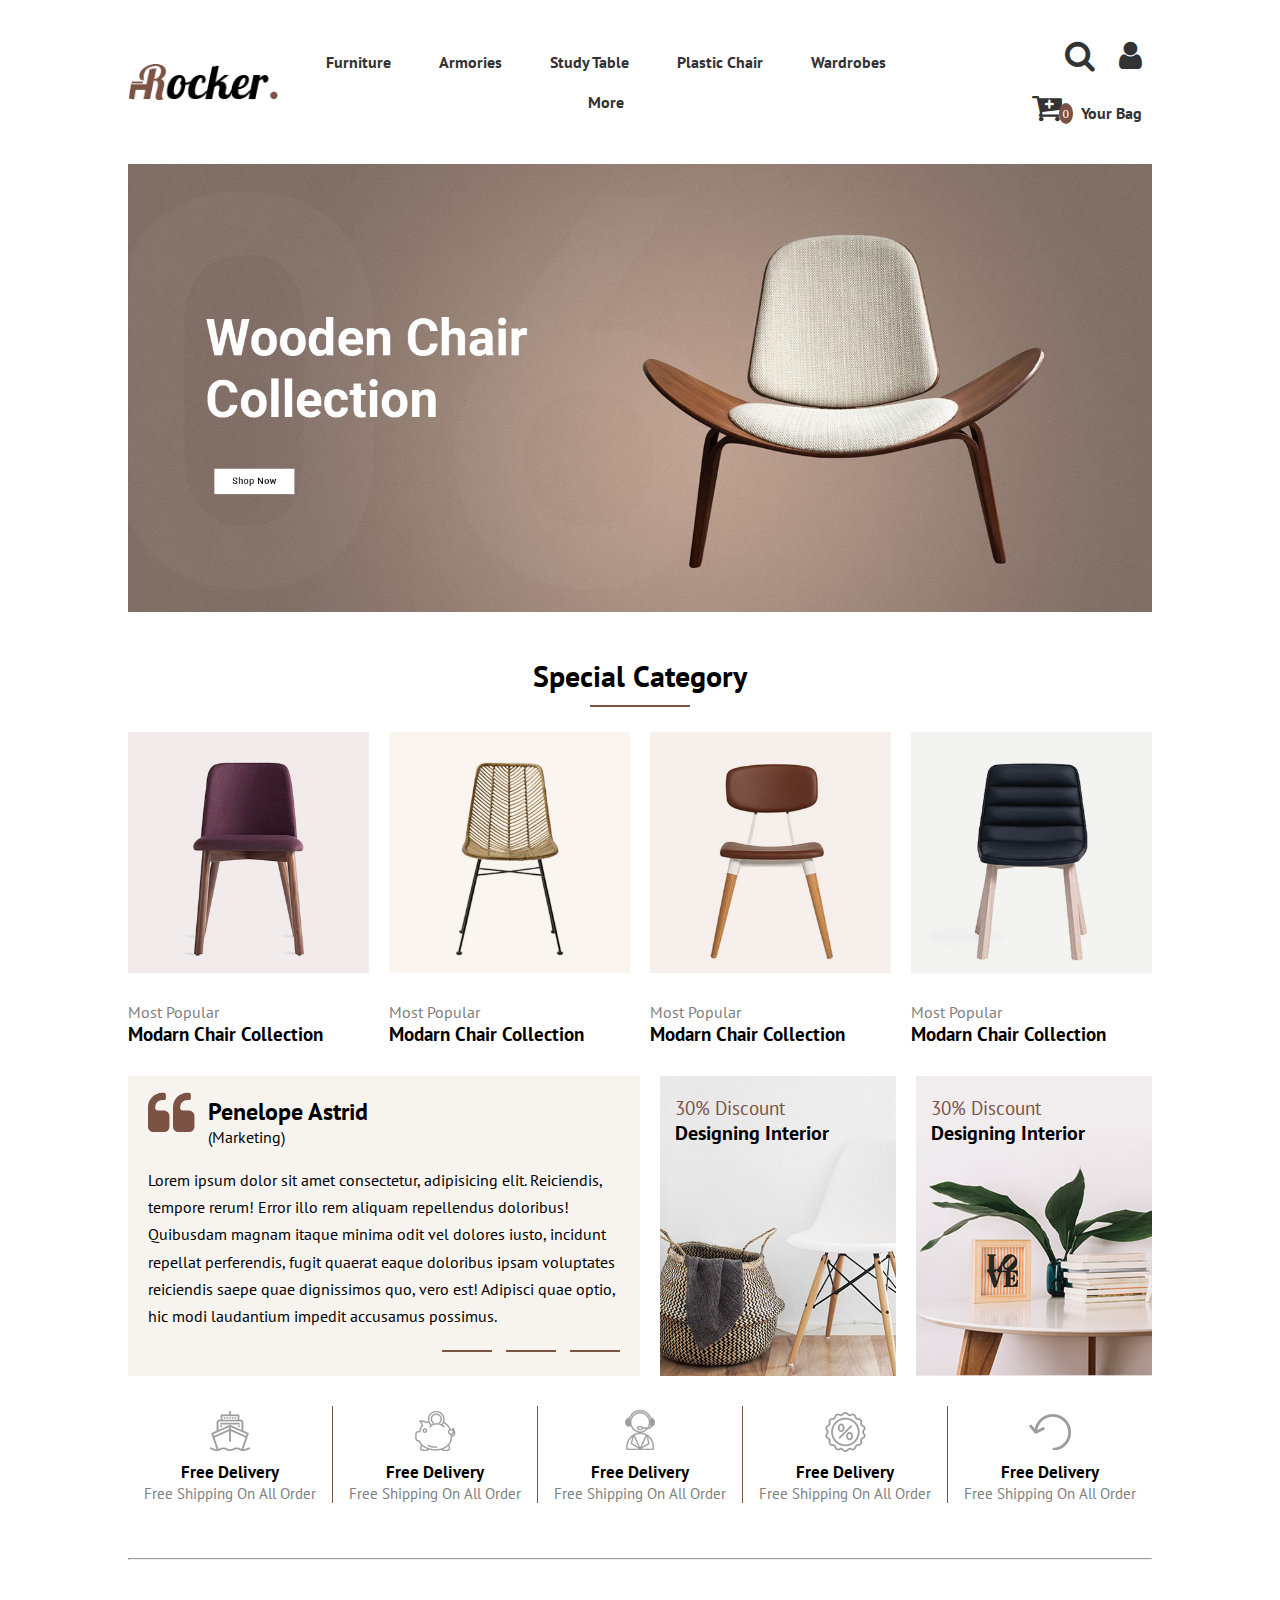
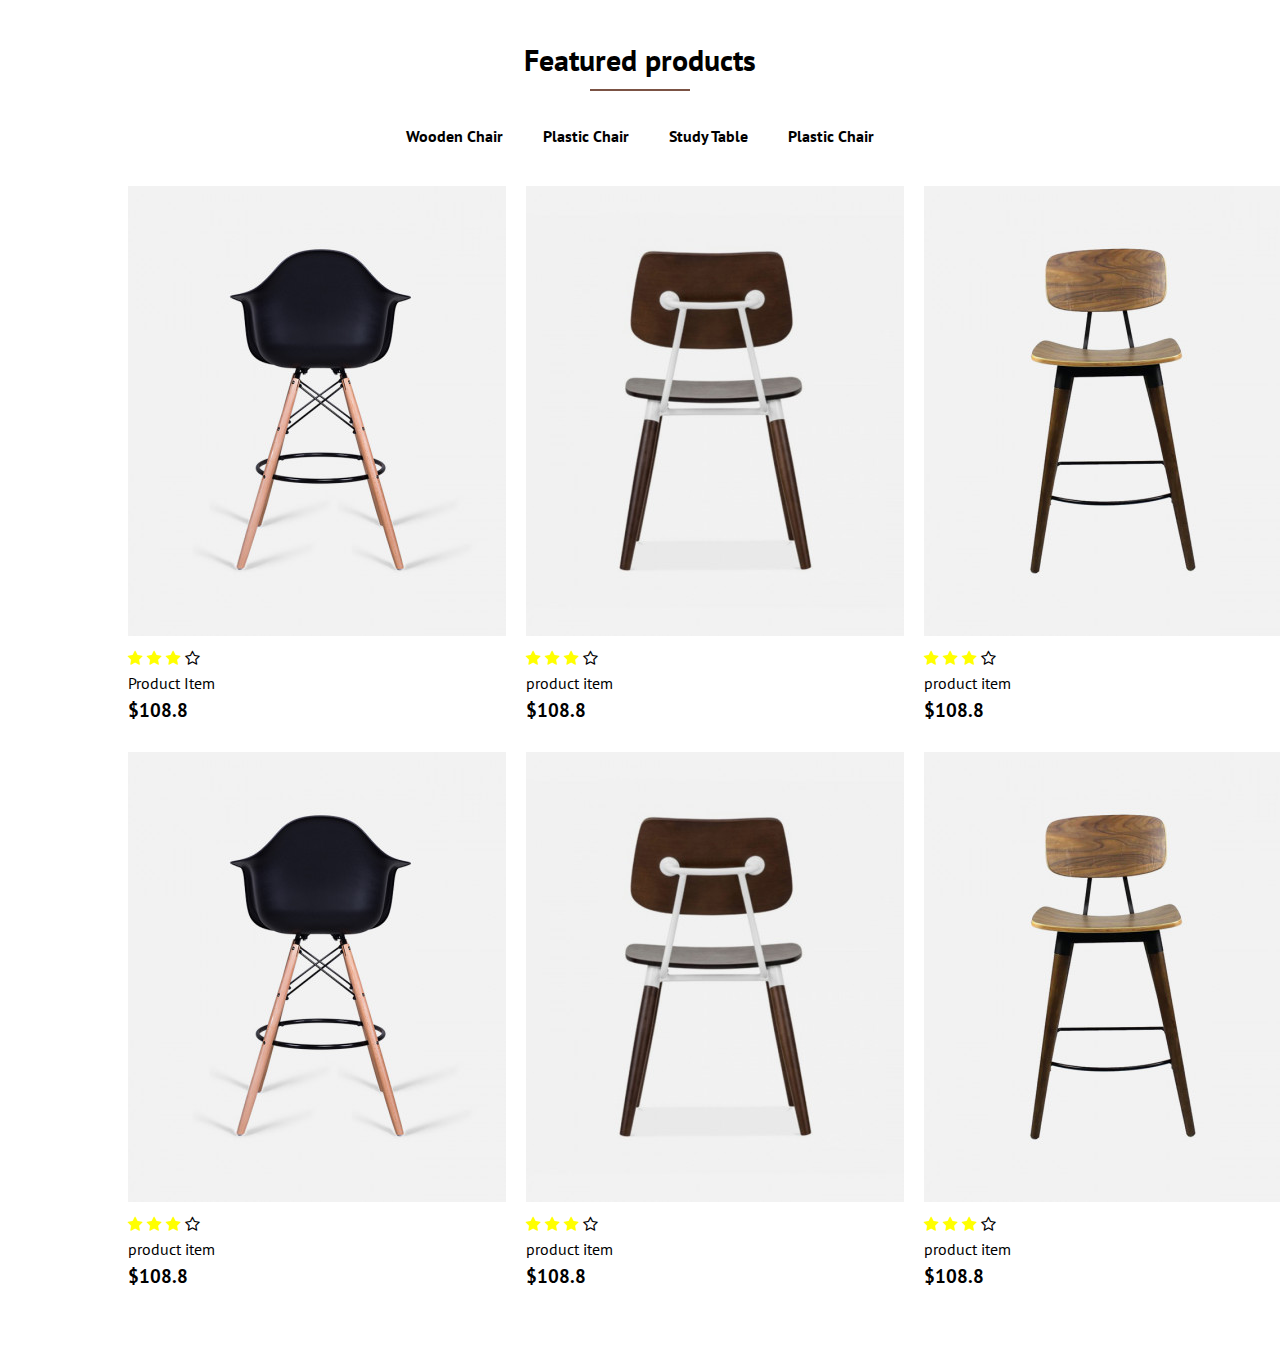
==== index.html @ 6177503c "Home_furniture" ====
<!DOCTYPE html>
<head>
   <meta charset="utf-8"/>
   <meta name="keywords" content=""/>
   <meta name="description" content />
   <title> HTML&CSS with versions Template</title> 

   <!-- Font-->
<link rel="preconnect" href="https://fonts.googleapis.com">
<link rel="preconnect" href="https://fonts.gstatic.com" crossorigin>
<link href="https://fonts.googleapis.com/css2?family=PT+Sans:ital,wght@0,400;0,700;1,400;1,700&display=swap"
    rel="stylesheet">

    <!-- Css Files -->
    <link rel="stylesheet" href="css/font-awesome.min.css" />
    <link rel="stylesheet" href="css/style.css" />
</head>

<body>
    <!-- Header -->
    <header>
        <div class="container">
            <div class="header-content">
                <img src="images/logo.png" alt="Logo" />
                <nav class="navbar">
                    <ul class="list-unstyled">
                        <li class="dropdown">
                            <a class="link-item" href="#">Furniture</a>
                            <div class="dropdown-menu">
                                <ul class="list-unstyled">
                                    <li><a href="#">Tables</a></li>
                                    <li><a href="#">Study Table 1</a></li>
                                    <li><a href="#">Study Table 2</a></li>
                                    <li><a href="#">Study Table 3</a></li>
                                    <li><a href="#">Study Table 4</a></li>
                                </ul>
                                <ul class="list-unstyled">
                                    <li><a href="#">Tables</a></li>
                                    <li><a href="#">Study Table 1</a></li>
                                    <li><a href="#">Study Table 2</a></li>
                                    <li><a href="#">Study Table 3</a></li>
                                    <li><a href="#">Study Table 4</a></li>
                                </ul>
                                <ul class="list-unstyled">
                                    <li><a href="#">Tables</a></li>
                                    <li><a href="#">Study Table 1</a></li>
                                    <li><a href="#">Study Table 2</a></li>
                                    <li><a href="#">Study Table 3</a></li>
                                    <li><a href="#">Study Table 4</a></li>
                                </ul>
                            </div>
                        </li>
                        <li><a class="link-item" href="#">Armories</a></li>
                        <li><a class="link-item" href="#">Study Table</a></li>
                        <li><a class="link-item" href="#">Plastic Chair</a></li>
                        <li><a class="link-item" href="#">Wardrobes</a></li>
                        <li><a class="link-item" href="#">More</a></li>
                    </ul>
                </nav>
                <!-- ./navbar -->
                <div class="login">
                    <ul class="list-unstyled">
                        <li><i class="fa fa-search fa-2x"></i></li>
                        <li><i class="fa fa-user fa-2x"></i></li>
                        <li><i class="fa fa-cart-plus fa-2x"></i> Your Bag</li>
                    </ul>
                </div>
                <!-- ./login -->
            </div>
            <!-- ./header-content -->
        </div>
        <!-- ./container -->
    </header>
    
    <!-- Slider -->
    <section class="slider">
        <div class="container">
            <img src="images/main-banner-1-1600x700.jpg" alt="" />
        </div>
    </section>
    
    <!-- category section -->
    <section class="category section-padding">
        <div class="section-header">
            <h2 class="section-title">Special Category</h2>
            <span class="line"></span>
        </div>
        <!-- ./section-header -->
        <div class="container">
            <div class="category-items">
                <div class="category-item">
                    <img src="images/category-banner1.jpg" alt="" />
                    <h4 class="category-item-subtitle">Most Popular</h4>
                    <h3 class="category-item-title">Modarn Chair Collection</h3>
                    <i class="icon fa fa-angle-right fa-lg"></i>
                </div>
                <!-- category-item -->
                <div class="category-item">
                    <img src="images/category-banner2.jpg" alt="" />
                    <h4 class="category-item-subtitle">Most Popular</h4>
                    <h3 class="category-item-title">Modarn Chair Collection</h3>
                    <i class="icon fa fa-angle-right fa-lg"></i>
                </div>
                <!-- category-item -->
                <div class="category-item">
                    <img src="images/category-banner3.jpg" alt="" />
                    <h4 class="category-item-subtitle">Most Popular</h4>
                    <h3 class="category-item-title">Modarn Chair Collection</h3>
                    <i class="icon fa fa-angle-right fa-lg"></i>
                </div>
                <!-- category-item -->
                <div class="category-item">
                    <img src="images/category-banner4.jpg" alt="" />
                    <h4 class="category-item-subtitle">Most Popular</h4>
                    <h3 class="category-item-title">Modarn Chair Collection</h3>
                    <i class="icon fa fa-angle-right fa-lg"></i>
                </div>
                <!-- category-item -->
            </div> <!-- ./category-items -->
            
            <!-- Bollets div -->
            
            <div class="discount">
                <div class="discount-desc">
                    <div class="top">
                        <i class="icon fa fa-quote-left fa-lg"></i>
                        <h2 class="discount-title">Penelope Astrid</h2>
                        <span class="discount-subtitle">(Marketing)</span>
                    </div>
                    <p>
                        Lorem ipsum dolor sit amet consectetur, adipisicing elit.
                        Reiciendis, tempore rerum! Error illo rem aliquam repellendus
                        doloribus! Quibusdam magnam itaque minima odit vel dolores iusto,
                        incidunt repellat perferendis, fugit quaerat eaque doloribus ipsam
                        voluptates reiciendis saepe quae dignissimos quo, vero est!
                        Adipisci quae optio, hic modi laudantium impedit accusamus
                        possimus.
                    </p>
                    <div class="bolletes">
                        <span></span>
                        <span></span>
                        <span></span>
                    </div>
                </div>
                <!-- ./discount-desc -->
                <div class="discount-item">
                    <div class="discount-item-info">
                        <h3>30% Discount</h3>
                        <h2>Designing Interior</h2>
                    </div>
                </div>
                <!-- ./discount-item -->
                <div class="discount-item">
                    <div class="discount-item-info">
                        <h3>30% Discount</h3>
                        <h2>Designing Interior</h2>
                    </div>
                </div>
                <!-- ./discount-item -->
            </div>
            <!-- discount -->
            
            <div class="sprites">
                <div class="sprite-item">
                    <div class="sprite-icon sprite-icon-1"></div>
                    <div class="sprite-info">
                        <h3>Free Delivery</h3>
                        <span>Free Shipping On All Order</span>
                    </div>
                </div>
                <div class="sprite-item">
                    <div class="sprite-icon sprite-icon-2"></div>
                    <div class="sprite-info">
                        <h3>Free Delivery</h3>
                        <span>Free Shipping On All Order</span>
                    </div>
                </div>
                <div class="sprite-item">
                    <div class="sprite-icon sprite-icon-3"></div>
                    <div class="sprite-info">
                        <h3>Free Delivery</h3>
                        <span>Free Shipping On All Order</span>
                    </div>
                </div>
                <div class="sprite-item">
                    <div class="sprite-icon sprite-icon-4"></div>
                    <div class="sprite-info">
                        <h3>Free Delivery</h3>
                        <span>Free Shipping On All Order</span>
                    </div>
                </div>
                <div class="sprite-item">
                    <div class="sprite-icon sprite-icon-5"></div>
                    <div class="sprite-info">
                        <h3>Free Delivery</h3>
                        <span>Free Shipping On All Order</span>
                    </div>
                </div>
            </div>
            <hr />
            </div>
            </section> <!-- ./category -->

    <!-- Products Section -->
    <section class="products section-padding">
        <div class="section-header">
            <h2 class="section-title">Featured products</h2>
            <span class="line"></span>
        </div> <!-- ./ products section-padding -->

        <div class="container">
            <ul class="list-products list-unstyled">
                <li>Wooden Chair</li>
                <li>Plastic Chair</li>
                <li>Study Table</li>
                <li>Plastic Chair</li>
            </ul>

            <div class="products-items">
                <div class="product-item">
                    <div class="product-img">
                        <img src="images/chair1.jpg" alt="chair1">
                        <div class="product-overlay">
                            <img src="images/chair2.jpg" alt="chair2">
                            <ul class="list-unstyled">
                                <li><i class="fa fa-facebook fa-lg"></i></li>
                                <li><i class="fa fa-twitter fa-lg"></i></li>
                                <li><i class="fa fa-linkedin fa-lg"></i></li>
                                <li><i class="fa fa-instagram fa-lg"></i></li>
                            </ul>
                        </div> <!-- ./products-overlay -->

                        <div class="product-info">
                            <i class="active fa fa-star fa-sm"></i>
                            <i class="active fa fa-star fa-sm"></i>
                            <i class="active fa fa-star fa-sm"></i>
                            <i class="fa fa-star-o fa-sm"></i>
                            <span>Product Item</span>
                            <h3>$108.8</h3>
                        </div>
                    </div>
                </div>

                <div class="product-item">
                    <div class="product-img">
                        <img src="images/chair3.jpg" alt="" />
                        <div class="product-overlay">
                            <img src="images/chair4.jpg" alt="" />
                            <ul class="list-unstyled">
                                <li><i class="fa fa-facebook fa-lg"></i></li>
                                <li><i class="fa fa-twitter fa-lg"></i></li>
                                <li><i class="fa fa-linkedin fa-lg"></i></li>
                                <li><i class="fa fa-instagram fa-lg"></i></li>
                            </ul>
                        </div>
                        <div class="product-info">
                            <i class="active fa fa-star fa-sm"></i>
                            <i class="active fa fa-star fa-sm"></i>
                            <i class="active fa fa-star fa-sm"></i>
                            <i class="fa fa-star-o fa-sm"></i>
                            <span>product item</span>
                            <h3>$108.8</h3>
                        </div>
                    </div>
                </div>

                <div class="product-item">
                    <div class="product-img">
                        <img src="images/chair5.jpg" alt="" />
                        <div class="product-overlay">
                            <img src="images/chair6.jpg" alt="" />
                            <ul class="list-unstyled">
                                <li><i class="fa fa-facebook fa-lg"></i></li>
                                <li><i class="fa fa-twitter fa-lg"></i></li>
                                <li><i class="fa fa-linkedin fa-lg"></i></li>
                                <li><i class="fa fa-instagram fa-lg"></i></li>
                            </ul>
                        </div>
                        <div class="product-info">
                            <i class="active fa fa-star fa-sm"></i>
                            <i class="active fa fa-star fa-sm"></i>
                            <i class="active fa fa-star fa-sm"></i>
                            <i class="fa fa-star-o fa-sm"></i>
                            <span>product item</span>
                            <h3>$108.8</h3>
                        </div>
                    </div>
                </div>
            </div>

            <div class="products-items">
                <div class="product-item">
                    <div class="product-img">
                        <img src="images/chair1.jpg" alt="" />
                        <div class="product-overlay">
                            <img src="images/chair2.jpg" alt="" />
                            <ul class="list-unstyled">
                                <li><i class="fa fa-facebook fa-lg"></i></li>
                                <li><i class="fa fa-twitter fa-lg"></i></li>
                                <li><i class="fa fa-linkedin fa-lg"></i></li>
                                <li><i class="fa fa-instagram fa-lg"></i></li>
                            </ul>
                        </div>
                        <div class="product-info">
                            <i class="active fa fa-star fa-sm"></i>
                            <i class="active fa fa-star fa-sm"></i>
                            <i class="active fa fa-star fa-sm"></i>
                            <i class="fa fa-star-o fa-sm"></i>
                            <span>product item</span>
                            <h3>$108.8</h3>
                        </div>
                    </div>
                </div>
                <div class="product-item">
                    <div class="product-img">
                        <img src="images/chair3.jpg" alt="" />
                        <div class="product-overlay">
                            <img src="images/chair4.jpg" alt="" />
                            <ul class="list-unstyled">
                                <li><i class="fa fa-facebook fa-lg"></i></li>
                                <li><i class="fa fa-twitter fa-lg"></i></li>
                                <li><i class="fa fa-linkedin fa-lg"></i></li>
                                <li><i class="fa fa-instagram fa-lg"></i></li>
                            </ul>
                        </div>
                        <div class="product-info">
                            <i class="active fa fa-star fa-sm"></i>
                            <i class="active fa fa-star fa-sm"></i>
                            <i class="active fa fa-star fa-sm"></i>
                            <i class="fa fa-star-o fa-sm"></i>
                            <span>product item</span>
                            <h3>$108.8</h3>
                        </div>
                    </div>
                </div>
                <div class="product-item">
                    <div class="product-img">
                        <img src="images/chair5.jpg" alt="" />
                        <div class="product-overlay">
                            <img src="images/chair6.jpg" alt="" />
                            <ul class="list-unstyled">
                                <li><i class="fa fa-facebook fa-lg"></i></li>
                                <li><i class="fa fa-twitter fa-lg"></i></li>
                                <li><i class="fa fa-linkedin fa-lg"></i></li>
                                <li><i class="fa fa-instagram fa-lg"></i></li>
                            </ul>
                        </div>
                        <div class="product-info">
                            <i class="active fa fa-star fa-sm"></i>
                            <i class="active fa fa-star fa-sm"></i>
                            <i class="active fa fa-star fa-sm"></i>
                            <i class="fa fa-star-o fa-sm"></i>
                            <span>product item</span>
                            <h3>$108.8</h3>
                        </div>
                    </div>
                </div>
            </div>

        </div>
    </section>
</body>
</html>
---- css/style.css ----
* {
    margin: 0;
    padding: 0;
    box-sizing: border-box;
    /* css3 */
}

body {
    font-family: "PT Sans", sans-serif;
}

:root {
    --mainColor: #7b5244;
    --subColor: #333;
}

.container {
    width: 80%;
    margin: auto;
}

a {
    text-decoration: none;
}

.list-unstyled {
    list-style: none;
}

.section-padding {
    padding: 40px 0;
}

.section-header {
    text-align: center;
    margin-bottom: 25px;
}

.section-title {
    font-size: 30px;
    margin-bottom: 10px;
}

.section-header .line {
    display: block;
    width: 100px;
    margin: auto;
    height: 2px;
    background: var(--mainColor);
    transition: width 0.5s;
}

.section-header:hover .line {
    width: 150px;
}

/* Header */
header {
    padding: 30px 0;
}

header .header-content {
    display: flex;
    justify-content: space-between;
    align-items: center;
}

.header-content img {
    flex: 1;
    max-width: 150px;
}

.header-content nav {
    flex: 3;
    text-align: center;
}

.header-content .login {
    flex: 1;
    text-align: right;
}

.header-content ul li {
    display: inline-block;
}

.header-content ul li,
.header-content ul li a {
    color: var(--subColor);
}



.header-content nav ul li .link-item {
    padding: 10px 22px;
    display: block;
    font-weight: bold;
    position: relative;
}

.header-content nav ul li .link-item:before,
.header-content nav ul li .link-item:after {
    content: "";
    position: absolute;
    border-color: var(--mainColor);
    border-style: solid;
    top: 0;
    left: 0;
    transition: transform 0.2s;
}

.header-content nav ul li .link-item:before {
    border-width: 0 2px;
    height: 100%;
    width: 98%;
    transform: scale3d(1, 0, 1);
}

.header-content nav ul li .link-item:hover:before {
    transform: scale3d(1, 1, 1);
}

.header-content nav ul li .link-item:after {
    border-width: 2px 0;
    width: 100%;
    height: 91%;
    transform: scale3d(0, 1, 1);
    transform-origin: left;
}

.header-content nav ul li .link-item:hover:after {
    transform: scale3d(1, 1, 1);
    transition-delay: 0.2s;
}

.header-content .login ul li {
    padding: 10px;
    font-weight: bold;
}

.header-content .login ul li:last-child i {
    position: relative;
    margin-right: 15px;
}

.header-content .login ul li:last-child i:after {
    position: absolute;
    content: "0";
    background: var(--mainColor);
    color: #fff;
    bottom: 0px;
    right: -11px;
    border-radius: 50%;
    padding: 4px;
    font-size: 13px;
}

/* Dropdown */
.dropdown {
    position: relative;
}

.dropdown-menu {
    position: absolute;
    width: 450px;
    border: 2px solid var(--mainColor);
    padding: 15px;
    margin-top: 5px;
    background: #fff;
    transform: scale(0);
    visibility: hidden;
    opacity: 0;
    transition: transform 0.5s, visibility 0.5s;
}

.dropdown:hover .dropdown-menu {
    transform: scale(1);
    visibility: visible;
    opacity: 1;
}

.dropdown-menu ul {
    display: table-cell;
    text-align: left;
}

.dropdown-menu ul li:first-child a {
    display: block;
    margin-bottom: 10px;
    border-bottom: 1px dotted var(--mainColor);
}

.dropdown-menu ul li {
    line-height: 1.7;
}

/* Slider */
section.slider img {
    width: 100%;
}

/* category */
.category-items {
    display: grid;
    grid-template-columns: repeat(4, 1fr);
    grid-gap: 20px;
}

.category-item {
    position: relative;
}

.category-item img {
    width: 100%;
    margin-bottom: 25px;
}

.category-item-subtitle {
    color: gray;
    font-weight: normal;
}

.category-item .icon {
    width: 40px;
    height: 40px;
    background: var(--mainColor);
    color: #fff;
    text-align: center;
    display: block;
    line-height: 40px;
    position: absolute;
    bottom: 0;
    right: 0;
    opacity: 0;
    visibility: hidden;
    transition: opacity 0.5s;
}

.category-item:hover .icon {
    visibility: visible;
    opacity: 1;
}

/* discount */
.discount {
    margin: 30px 0;
    display: flex;
}

.discount-desc {
    flex: 2;
    background: #f7f3ef;
    padding: 20px;
    position: relative;
}

.discount-desc .top {
    position: relative;
    padding-left: 60px;
    margin-bottom: 20px;
}

.discount-desc .top .icon {
    position: absolute;
    left: 0px;
    top: 0px;
    font-size: 50px;
    color: var(--mainColor);
}

.discount-desc .top+p {
    line-height: 1.7;
}

.discount-desc .bolletes {
    text-align: right;
    position: absolute;
    bottom: 20px;
    right: 20px;
}

.discount-desc .bolletes span {
    display: inline-block;
    width: 50px;
    height: 2px;
    background: var(--mainColor);
    margin-left: 10px;
}

.discount-item {
    flex: 1;
    height: 300px;
    position: relative;
}

.discount-item-info {
    position: absolute;
    top: 20px;
    left: 15px;
}

.discount-item-info h3 {
    font-weight: normal;
    color: var(--mainColor);
}

.discount-item-info h2 {
    font-size: 20px;
}

.discount-item:nth-child(2),
.discount-item:nth-child(3) {
    background-size: cover;
    transition: transform 0.2s;
}

.discount-item:nth-child(2) {
    background-image: url(../images/cms-banner-1.jpg);
    margin: 0 20px;
}

.discount-item:nth-child(3) {
    background-image: url(../images/cms-banner-2.jpg);
}

.discount-item:nth-child(2):hover,
.discount-item:nth-child(3):hover {
    transform: scale(1.1);
}

/* sprites */
.sprites {
    display: flex;
    margin-bottom: 55px;
}

.sprite-item {
    flex: 1;
    text-align: center;
    border-right: 1px solid var(--mainColor);
}

.sprite-item:last-child {
    border: 0;
}

.sprite-icon {
    background-image: url(../images/service-icon.png);
    height: 55px;
    background-repeat: no-repeat;
}

.sprite-icon-1 {
    background-position: center 5px;
    transition: all 0.5s;
}

.sprite-item:hover .sprite-icon-1 {
    background-position: center -86px;
}

.sprite-icon-2 {
    background-position: center -180px;
    transition: all 0.5s;
}

.sprite-item:hover .sprite-icon-2 {
    background-position: center -273px;
}

.sprite-icon-3 {
    background-position: center -366px;
    transition: all 0.5s;
}

.sprite-item:hover .sprite-icon-3 {
    background-position: center -455px;
}

.sprite-icon-4 {
    background-position: center -549px;
    transition: all 0.5s;
}

.sprite-item:hover .sprite-icon-4 {
    background-position: center -639px;
}

.sprite-icon-5 {
    background-position: center -734px;
    transition: all 0.5s;
}

.sprite-item:hover .sprite-icon-5 {
    background-position: center -826px;
}

.sprite-info h3 {
    font-size: 17px;
}

.sprite-info span {
    color: gray;
    font-size: 15px;
}

/* products */
.products {}

.list-products {
    display: flex;
    justify-content: center;
}

.list-products li {
    margin: 10px 20px;
    font-weight: bold;
}

.products-items {
    display: grid;
    grid-template-columns: repeat(3, 1fr);
    grid-gap: 20px;
    margin: 30px 0;
}

.product-img {
    position: relative;
}

.product-overlay {
    position: absolute;
    left: 0;
    top: 0;
    transform: scaleX(0);
    transition: transform 0.2s;
}

.product-overlay ul {
    position: absolute;
    top: 50%;
    left: 50%;
    transform: translate(-50%, 450%);
}

.product-overlay ul li {
    width: 40px;
    height: 40px;
    background: var(--mainColor);
    display: inline-block;
    text-align: center;
}

.product-overlay ul li i {
    color: #fff;
    line-height: 40px;
}

.product-item:hover .product-overlay {
    transform: scaleX(1);
}

.product-info i.active {
    color: yellow;
}

.product-info i {
    margin-top: 10px;
}

.product-info span {
    display: block;
    margin: 5px 0;
}
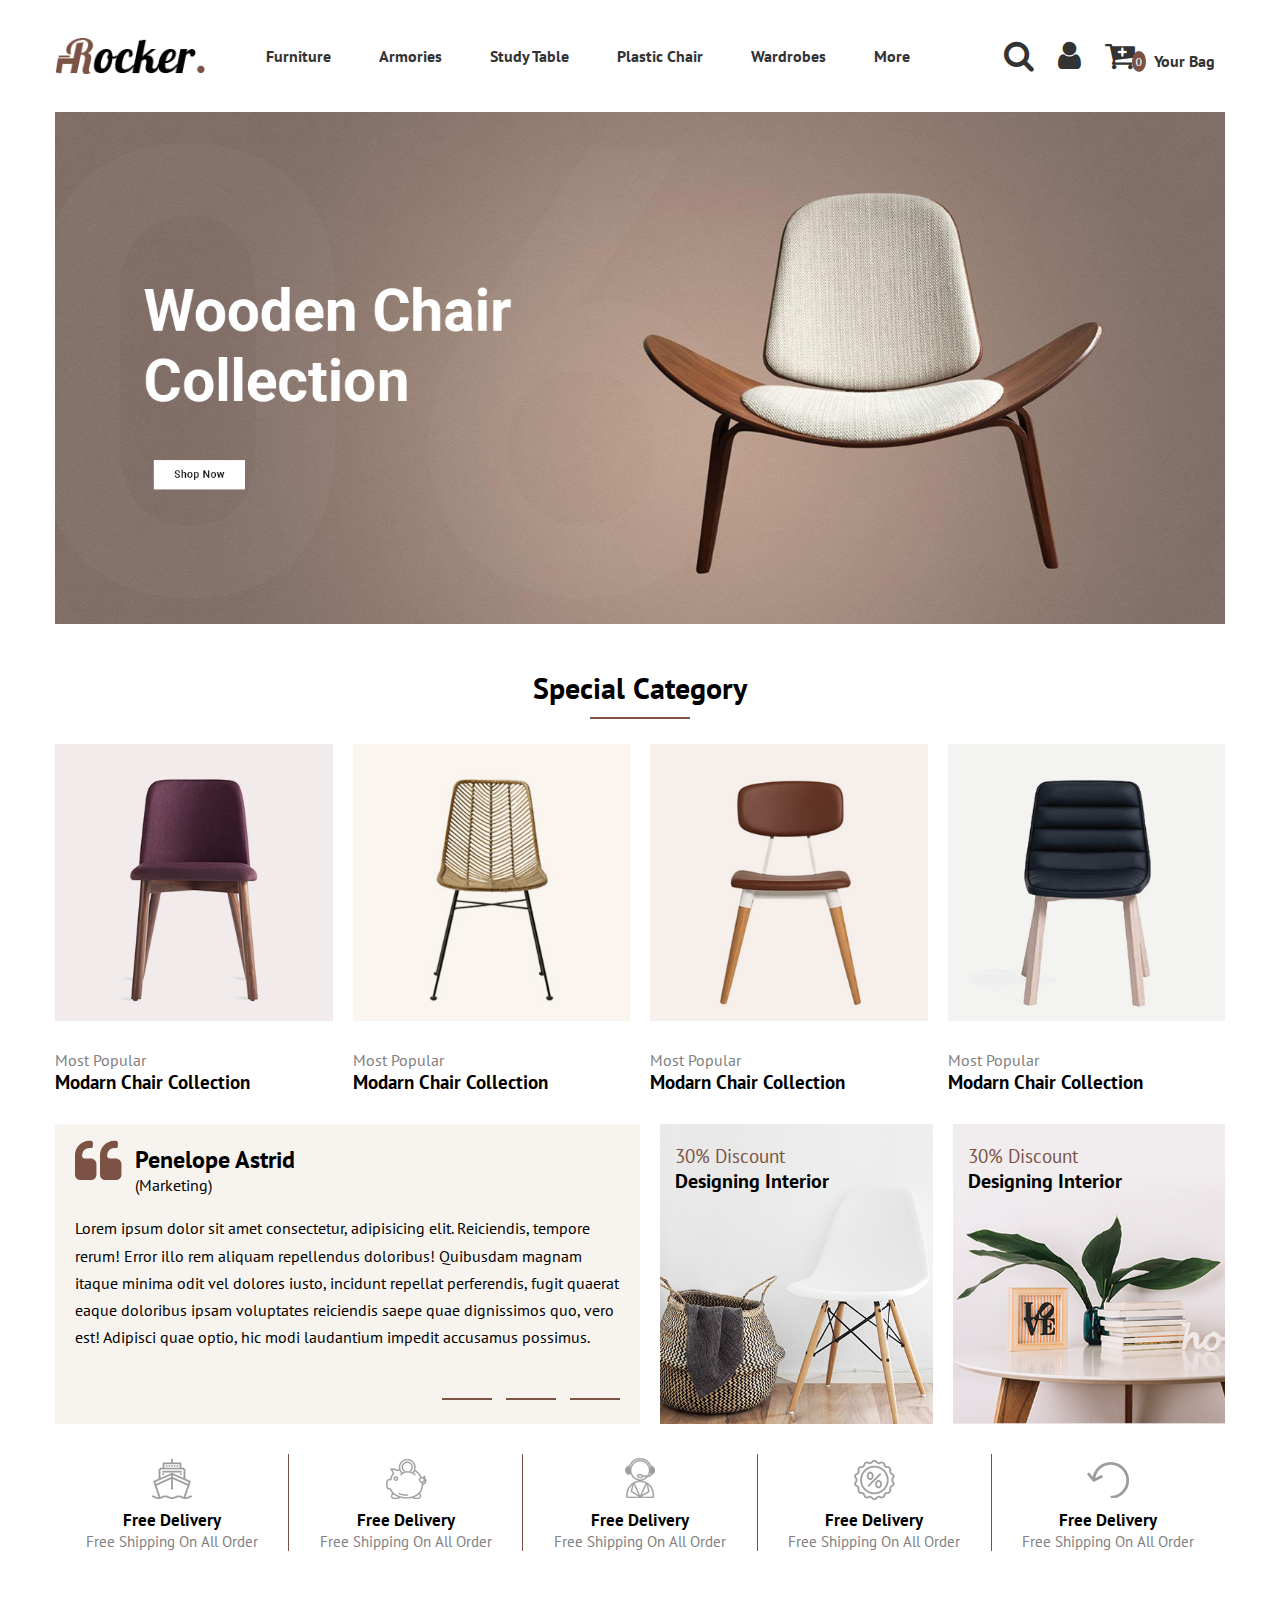
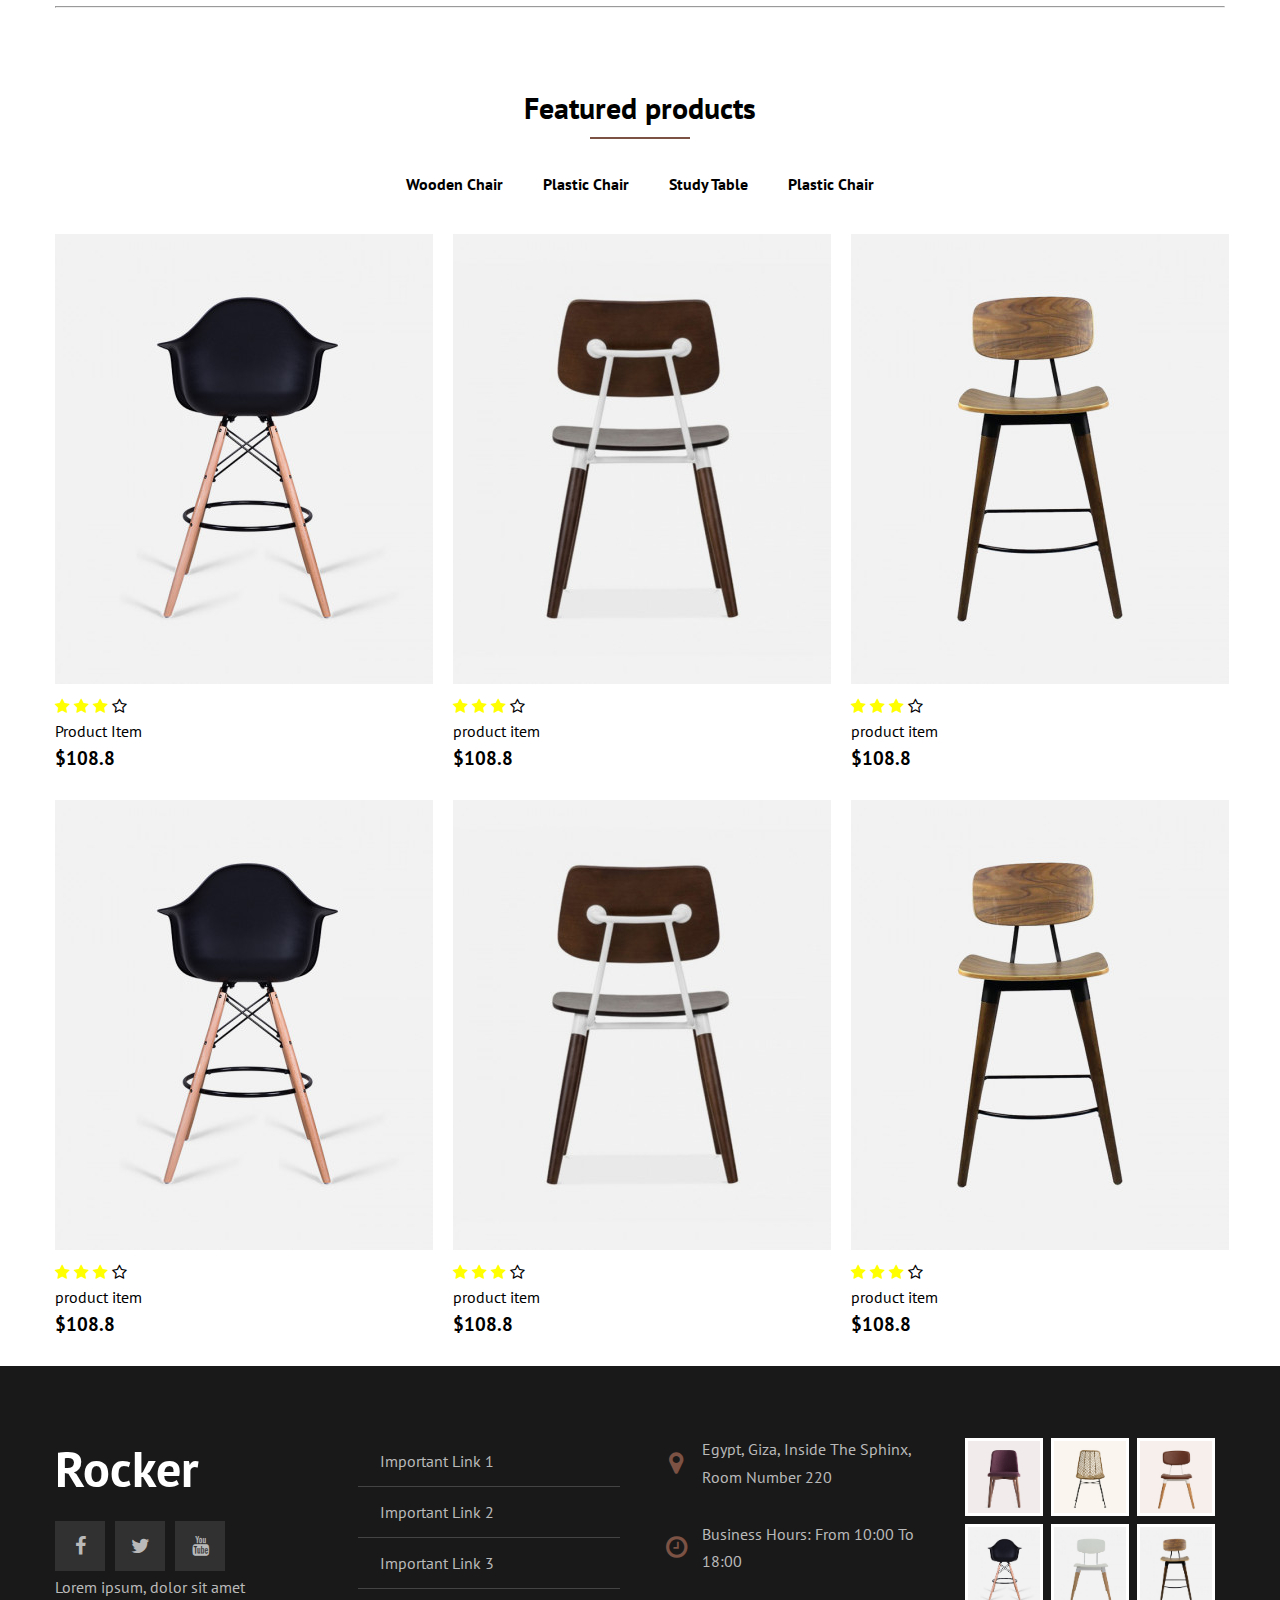
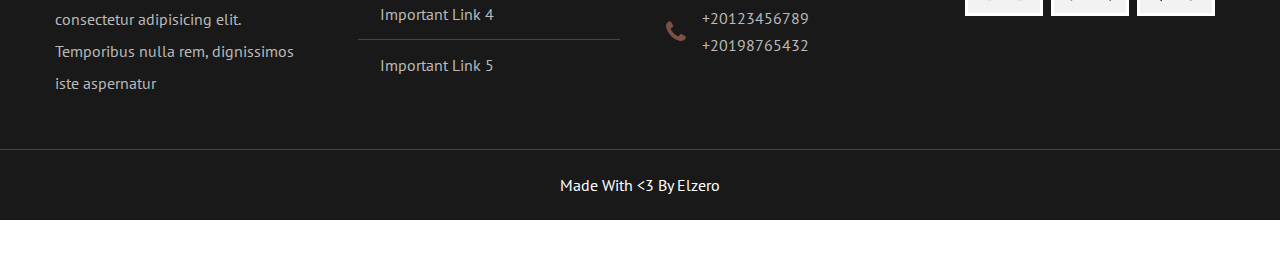
==== commit fac9f517: "first commit" ====
--- a/index.html
+++ b/index.html
@@ -1,6 +1,8 @@
 <!DOCTYPE html>
 <head>
    <meta charset="utf-8"/>
+    <meta http-equiv="X-UA-Compatible" content="IE-edge" />
+    <meta name="viewport" content="Width=device-width, initial-scale=1.0" />
    <meta name="keywords" content=""/>
    <meta name="description" content />
    <title> HTML&CSS with versions Template</title> 
@@ -358,6 +360,71 @@
             </div>
 
         </div>
+        <!-- Start Footer -->
+        <div class="footer">
+            <div class="container">
+                <div class="box">
+                    <h3>Rocker</h3>
+                    <ul class="social">
+                        <li>
+                            <a href="#" class="facebook">
+                                <i class="fa fa-facebook-f"></i>
+                            </a>
+                        </li>
+                        <li>
+                            <a href="#" class="twitter">
+                                <i class="fa fa-twitter"></i>
+                            </a>
+                        </li>
+                        <li>
+                            <a href="#" class="youtube">
+                                <i class="fa fa-youtube"></i>
+                            </a>
+                        </li>
+                    </ul>
+                    <p class="text">
+                        Lorem ipsum, dolor sit amet consectetur adipisicing elit. Temporibus nulla rem, dignissimos iste
+                        aspernatur
+                    </p>
+                </div>
+                <div class="box">
+                    <ul class="links">
+                        <li><a href="#">Important Link 1</a></li>
+                        <li><a href="#">Important Link 2</a></li>
+                        <li><a href="#">Important Link 3</a></li>
+                        <li><a href="#">Important Link 4</a></li>
+                        <li><a href="#">Important Link 5</a></li>
+                    </ul>
+                </div>
+                <div class="box">
+                    <div class="line">
+                        <i class="fa fa-map-marker fa-fw"></i>
+                        <div class="info">Egypt, Giza, Inside The Sphinx, Room Number 220</div>
+                    </div>
+                    <div class="line">
+                        <i class="fa fa-clock-o fa-fw"></i>
+                        <div class="info">Business Hours: From 10:00 To 18:00</div>
+                    </div>
+                    <div class="line">
+                        <i class="fa fa-phone fa-fw"></i>
+                        <div class="info">
+                            <span>+20123456789</span>
+                            <span>+20198765432</span>
+                        </div>
+                    </div>
+                </div>
+                <div class="box footer-gallery">
+                    <img src="images/category-banner1.jpg" alt="" />
+                    <img src="images/category-banner2.jpg" alt="" />
+                    <img src="images/category-banner3.jpg" alt="" />
+                    <img src="images/chair1.jpg" alt="" />
+                    <img src="images/chair2.jpg" alt="" />
+                    <img src="images/chair5.jpg" alt="" />
+                </div>
+            </div>
+            <p class="copyright">Made With &lt;3 By Elzero</p>
+        </div>
+        <!-- End Footer -->
     </section>
 </body>
 </html>--- a/css/style.css
+++ b/css/style.css
@@ -1,3 +1,21 @@
+/* Start Global Rules */
+* {
+    -webkit-box-sizing: border-box;
+    -moz-box-sizing: border-box;
+    box-sizing: border-box;
+}
+
+:root {
+    --main-color: #2196f3;
+    --main-color-alt: #1787e0;
+    --mainColor: #7b5244;
+    --subColor: #333;
+    --main-transition: 0.3s;
+    --main-padding-top: 100px;
+    --main-padding-bottom: 100px;
+    --section-background: #ececec;
+}
+
 * {
     margin: 0;
     padding: 0;
@@ -9,11 +27,6 @@
     font-family: "PT Sans", sans-serif;
 }
 
-:root {
-    --mainColor: #7b5244;
-    --subColor: #333;
-}
-
 .container {
     width: 80%;
     margin: auto;
@@ -21,6 +34,15 @@
 
 a {
     text-decoration: none;
+}
+
+li {
+    text-decoration: none;
+}
+
+ul {
+    text-decoration: none;
+    list-style: none;
 }
 
 .list-unstyled {
@@ -52,6 +74,26 @@
 
 .section-header:hover .line {
     width: 150px;
+}
+
+@media (min-width: 768px) {
+    .container {
+        width: 750px;
+    }
+}
+
+/* Medium */
+@media (min-width: 992px) {
+    .container {
+        width: 970px;
+    }
+}
+
+/* Large */
+@media (min-width: 1200px) {
+    .container {
+        width: 1170px;
+    }
 }
 
 /* Header */
@@ -405,7 +447,7 @@
 }
 
 /* products */
-.products {}
+/*.products {}*/
 
 .list-products {
     display: flex;
@@ -471,4 +513,153 @@
 .product-info span {
     display: block;
     margin: 5px 0;
-}+}
+
+/* Start Footer */
+.footer {
+    background-color: #191919;
+    padding: 70px 0 0;
+}
+
+@media (max-width: 767px) {
+    .footer {
+        text-align: center;
+    }
+}
+
+.footer .container {
+    display: grid;
+    grid-template-columns: repeat(auto-fill, minmax(250px, 1fr));
+    gap: 40px;
+}
+
+.footer .box h3 {
+    color: white;
+    font-size: 50px;
+    margin: 0 0 20px;
+}
+
+.footer .box .social {
+    display: flex;
+}
+
+@media (max-width: 767px) {
+    .footer .box .social {
+        justify-content: center;
+    }
+}
+
+.footer .box .social li {
+    margin-right: 10px;
+}
+
+.footer .box .social li a {
+    background-color: #313131;
+    color: #b9b9b9;
+    display: inline-flex;
+    justify-content: center;
+    align-items: center;
+    width: 50px;
+    height: 50px;
+    font-size: 20px;
+    transition: var(--main-transition);
+}
+
+.footer .box .social .facebook:hover {
+    background-color: #1877f2;
+}
+
+.footer .box .social .twitter:hover {
+    background-color: #1da1f2;
+}
+
+.footer .box .social .youtube:hover {
+    background-color: #ff0000;
+}
+
+.footer .box .text {
+    line-height: 2;
+    color: #b9b9b9;
+}
+
+.footer .box .links li {
+    padding: 15px 0;
+    transition: var(--main-transition);
+}
+
+.footer .box .links li:not(:last-child) {
+    border-bottom: 1px solid #444;
+}
+
+.footer .box .links li:hover {
+    padding-left: 10px;
+}
+
+.footer .box .links li:hover a {
+    color: white;
+}
+
+.footer .box .links li a {
+    color: #b9b9b9;
+    transition: var(--main-transition);
+}
+
+.footer .box .links li a::before {
+    font-family: "Font Awesome 5 Free";
+    content: "\F101";
+    font-weight: 900;
+    margin-right: 10px;
+    color: var(--mainColor);
+}
+
+.footer .box .line {
+    display: flex;
+    align-items: center;
+    color: #b9b9b9;
+    margin-bottom: 30px;
+}
+
+@media (max-width: 767px) {
+    .footer .box .line {
+        flex-direction: column;
+    }
+}
+
+.footer .box .line i {
+    font-size: 25px;
+    color: var(--mainColor);
+    margin-right: 10px;
+    text-decoration: none;
+}
+
+@media (max-width: 767px) {
+    .footer .box .line i {
+        margin-right: 0;
+        margin-bottom: 15px;
+    }
+}
+
+.footer .box .line .info {
+    line-height: 1.7;
+    flex: 1;
+}
+
+.footer .box .line .info span {
+    display: block;
+}
+
+.footer .footer-gallery img {
+    width: 78px;
+    border: 3px solid white;
+    margin: 2px;
+}
+
+.footer .copyright {
+    padding: 25px 0;
+    text-align: center;
+    color: white;
+    margin: 50px 0 0;
+    border-top: 1px solid #444;
+}
+
+/* End Footer */